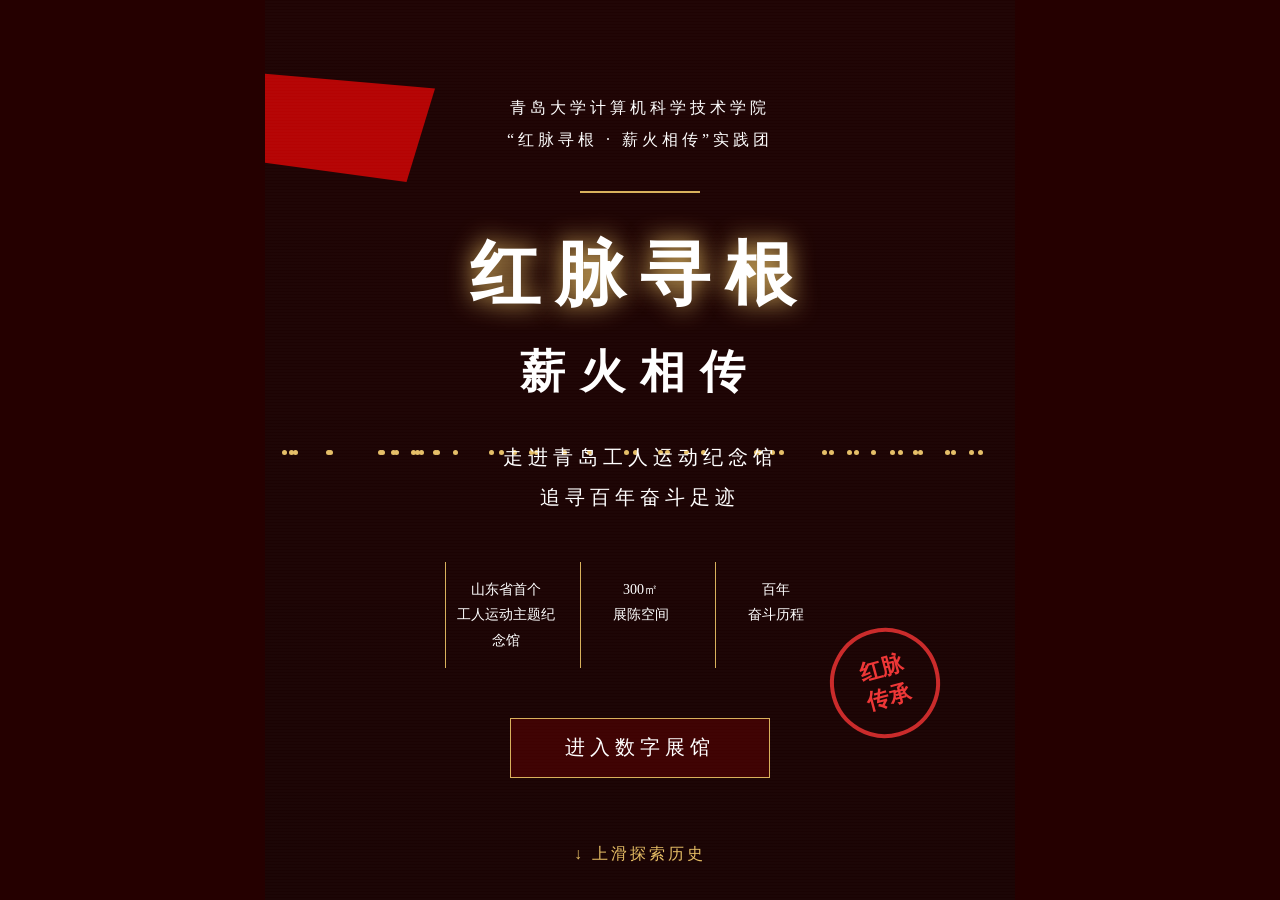
==== index.html @ 8fd4261b "Add files via upload" ====
<!DOCTYPE html>
<html lang="zh-CN">

<head>

<meta charset="UTF-8">

<meta name="viewport"
content="width=device-width,
initial-scale=1.0,
maximum-scale=1.0,
user-scalable=no">


<meta name="apple-mobile-web-app-capable"
content="yes">


<title>
红脉寻根 · 薪火相传
</title>


<link rel="stylesheet"
href="css/main.css">


</head>


<body>


<!-- 背景音乐 -->

<audio id="bgm"
src="photos/red.mp3"
loop>
</audio>



<!-- 开场幕布 -->

<div class="opening">

<div>

红色记忆加载中...

</div>

</div>




<div class="page home">


<!-- 红旗 -->

<div class="flag"></div>



<!-- 金色粒子 -->

<div class="particles"></div>




<div class="content">


<p class="school">

青岛大学计算机科学技术学院

<br>

“红脉寻根 · 薪火相传”实践团

</p>



<div class="line"></div>



<h1>

红脉寻根

</h1>



<h2>

薪火相传

</h2>



<p class="intro">


走进青岛工人运动纪念馆

<br>

追寻百年奋斗足迹

</p>




<div class="data">


<span>

山东省首个

<br>

工人运动主题纪念馆

</span>



<span>

300㎡

<br>

展陈空间

</span>



<span>

百年

<br>

奋斗历程

</span>


</div>





<button onclick="enterMuseum()">


进入数字展馆


</button>



</div>





<!-- 印章 -->


<div class="seal">


红脉<br>

传承


</div>




<div class="scroll-tip">


↓ 上滑探索历史


</div>



</div>



<script src="js/main.js"></script>


</body>

</html>
---- css/main.css ----
*{

margin:0;
padding:0;
box-sizing:border-box;

}


html,
body{

width:100%;
height:100%;

overflow:hidden;

}



body{

font-family:

"Microsoft YaHei",
"STKaiti",
serif;

background:#250000;

color:white;

}




/*
======================
统一页面
======================
*/


.page{


width:100vw;

height:100vh;


max-width:750px;


margin:auto;


position:relative;


display:flex;


justify-content:center;


align-items:center;


overflow:hidden;



background-image:


linear-gradient(

rgba(0,0,0,.35),

rgba(0,0,0,.45)

),


url("../photos/021.png");



background-size:cover;


background-position:center;



}



/*
轻微黑色纹理
*/


.page::after{


content:"";


position:absolute;


inset:0;



background:

repeating-linear-gradient(

0deg,

rgba(255,255,255,.025),

rgba(255,255,255,.025) 2px,

transparent 3px

);


pointer-events:none;


}





/*
======================
开场
======================
*/


.opening{


position:fixed;


z-index:100;


inset:0;


background:#780000;


display:flex;


align-items:center;


justify-content:center;


font-size:26px;


letter-spacing:8px;



animation:

opening 2.2s forwards;


}



@keyframes opening{


0%{

opacity:1;

}


80%{

opacity:1;

}


100%{

opacity:0;

pointer-events:none;

}


}






/*
======================
首页内容
======================
*/


.content{


position:relative;

z-index:3;


text-align:center;



animation:

fadeUp 1.8s;


}



@keyframes fadeUp{


from{


opacity:0;


transform:

translateY(80px);


}



to{


opacity:1;


}


}




.school{


font-size:16px;


letter-spacing:4px;


line-height:2;


}



.line{


width:120px;


height:2px;


background:#d9b15c;


margin:35px auto;


}





h1{


font-size:70px;


letter-spacing:15px;


font-family:"STKaiti";


text-shadow:

0 0 25px #e5bd65;


}




h2{


font-size:45px;


letter-spacing:15px;


font-family:"STKaiti";


margin-top:20px;


}




.intro{


font-size:20px;


line-height:2;


letter-spacing:5px;


margin-top:35px;


}





/*
数据展示
*/


.data{


display:flex;


justify-content:center;


gap:15px;


margin-top:45px;


}



.data span{


width:120px;


padding:15px 5px;


border-left:

1px solid #d9b15c;


font-size:14px;


line-height:1.8;


}



button{


display:block;


margin:50px auto 30px;


width:260px;


height:60px;


border:

1px solid #d9b15c;


background:

rgba(130,0,0,.35);


color:white;


font-size:20px;


letter-spacing:5px;


cursor:pointer;


}


button:hover{


background:#980000;


box-shadow:

0 0 30px #d9b15c;


}






/*
红旗
*/


.flag{


position:absolute;


top:8%;


left:-20px;



width:190px;


height:110px;


background:#b40000;



clip-path:

polygon(

0 0,

100% 15%,

85% 100%,

0 80%

);



animation:

flagWave 3s infinite alternate;


}




@keyframes flagWave{


from{


transform:

rotate(-8deg);


}



to{


transform:

rotate(8deg);


}


}





/*
印章
*/


.seal{


position:absolute;


right:10%;


bottom:18%;



width:110px;


height:110px;


border:

4px solid #c92727;



border-radius:50%;


display:flex;


justify-content:center;


align-items:center;


text-align:center;


color:#e33;



font-size:22px;


font-weight:bold;



transform:rotate(-15deg);



animation:

seal 2s infinite;


}



@keyframes seal{


50%{


transform:

rotate(-15deg)

scale(1.1);


}


}






.scroll-tip{


position:absolute;


bottom:35px;


z-index:5;


color:#e5bd65;


letter-spacing:3px;


animation:

move 2s infinite;000


}



@keyframes move{


50%{

transform:

translateY(12px);

opacity:.5;


}

}





.dot{


position:absolute;


width:5px;


height:5px;


background:#e5bd65;


border-radius:50%;


animation:

float 8s infinite;


}



@keyframes float{


from{

transform:

translateY(100vh);

opacity:0;

}


50%{

opacity:1;

}



to{


transform:

translateY(-20vh);


opacity:0;


}


}





@media(max-width:600px){


h1{

font-size:50px;

}


h2{

font-size:35px;

}


.data span{

width:90px;

}



}
/* 首页独立背景 */

.home{

background-image:

linear-gradient(

rgba(0,0,0,.25),

rgba(0,0,0,.38)

),

url("../photos/002.png");


}
/* 尾厅独立背景 */

.final-bg{


background-image:


linear-gradient(

rgba(0,0,0,.25),

rgba(0,0,0,.40)

),


url("../photos/004.png");



background-size:cover;


background-position:center;


}
/* 实践团专属背景 */

.team-bg{


background-image:


linear-gradient(

rgba(0,0,0,.25),

rgba(0,0,0,.42)

),


url("../photos/012.png");



background-size:cover;


background-position:center;


}
/* 概况页独立背景 */

.overview-bg{


background-image:


linear-gradient(

rgba(0,0,0,.25),

rgba(0,0,0,.42)

),


url("../photos/006.png");



background-size:cover;


background-position:center;


}
.home-bg{

position:relative;

overflow:hidden;


}


/* 背景模糊层 */

.home-bg::before{


content:"";


position:absolute;


top:-20px;

left:-20px;


right:-20px;

bottom:-20px;



background:


linear-gradient(

rgba(0,0,0,.35),

rgba(0,0,0,.45)

),


url("../photos/001.png");



background-size:cover;


background-position:center;



filter:blur(5px);


transform:scale(1.05);


z-index:0;


}



/* 内容保持清晰 */

.home-bg>*{


position:relative;


z-index:1;


}
.photo-box{

width:42%;

float:right;

margin:

0 0 25px 35px;


}


.photo-box img {
  width: 100%;
  aspect-ratio: 16 / 9;
  object-fit: cover;
  border: 1px solid #d9b15c;
  box-shadow: 0 0 25px rgba(0,0,0,.55);
}


/* 清除浮动 */

.chapter::after{


content:"";


display:block;


clear:both;


}
.ggmm{


background-image:


linear-gradient(

rgba(0,0,0,.25),

rgba(0,0,0,.42)

),


url("../photos/003.png");



background-size:cover;


background-position:center;


}
.hhsta{


background-image:


linear-gradient(

rgba(0,0,0,.25),

rgba(0,0,0,.42)

),


url("../photos/006.png");



background-size:cover;


background-position:center;


}
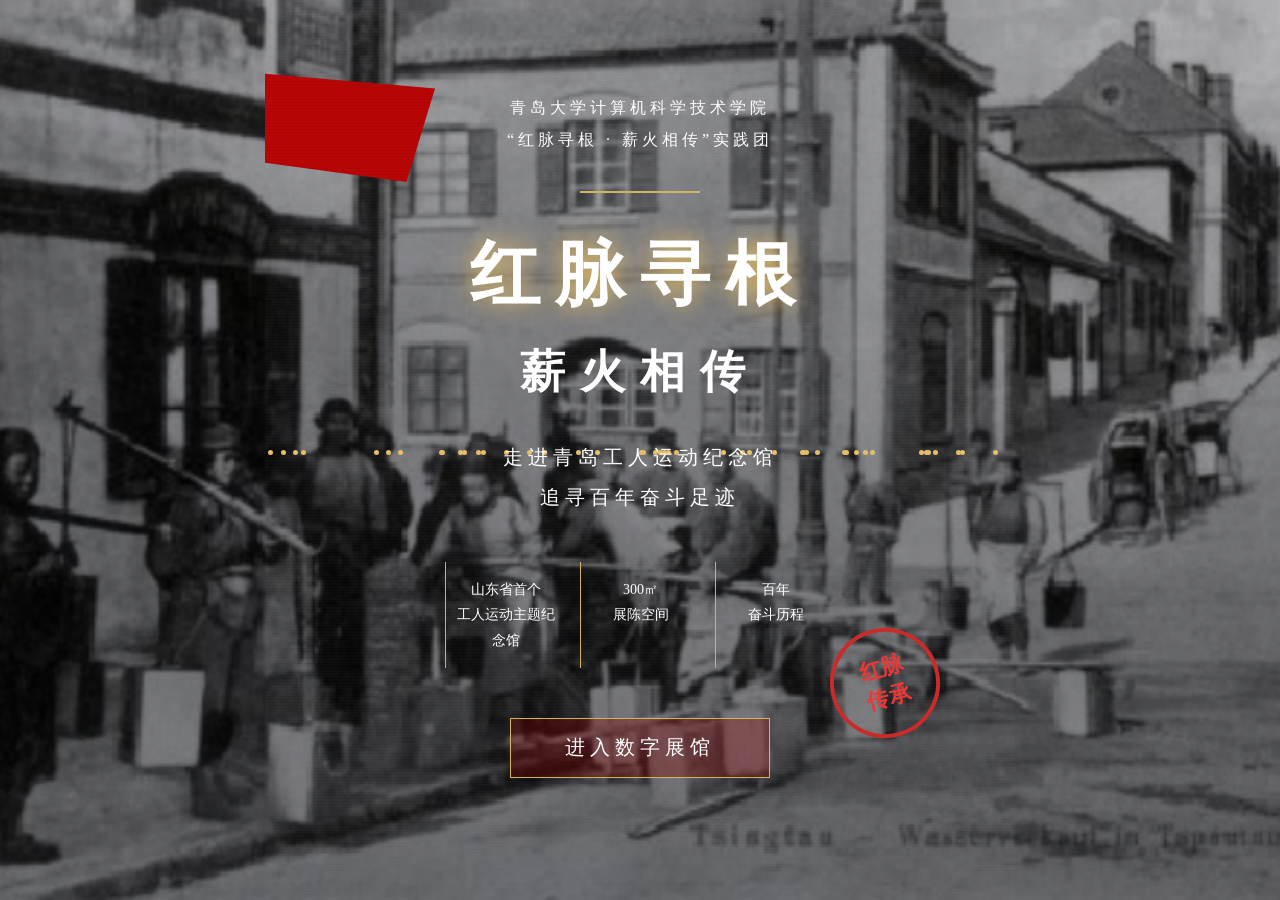
==== commit 8afcdb7b: "Add files via upload" ====
--- a/index.html
+++ b/index.html
@@ -55,7 +55,7 @@
 
 
 
-<div class="page home">
+<body class="page home">
 
 
 <!-- 红旗 -->
@@ -196,13 +196,7 @@
 
 
 
-<div class="scroll-tip">
-
-
-↓ 上滑探索历史
-
-
-</div>
+
 
 
 
